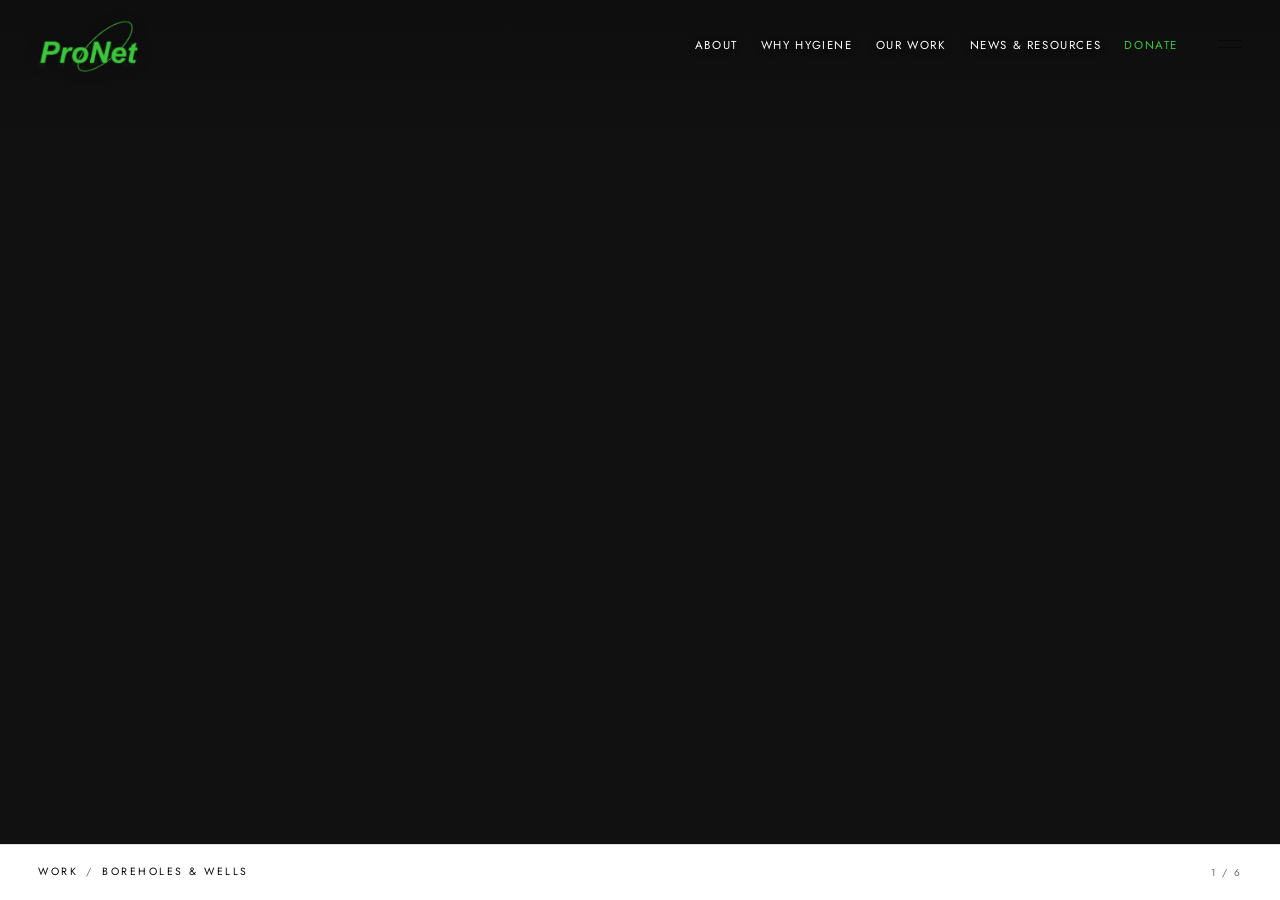
==== index.html @ 5b485e69 "Add the ProNet WASH website. Fifteen static pages built to the Capture-style design: a scroll-free s" ====
<!doctype html>
<html lang="en">
<head>
<meta charset="utf-8">
<meta name="viewport" content="width=device-width, initial-scale=1">
<title>ProNet — water, sanitation &amp; hygiene in Ghana</title>
<meta name="description" content="ProNet builds and maintains safe water, sanitation and hygiene systems with communities in Ghana.">
<link rel="preconnect" href="https://fonts.googleapis.com">
<link rel="preconnect" href="https://fonts.gstatic.com" crossorigin>
<link href="https://fonts.googleapis.com/css2?family=Jost:wght@300;400;500&family=Inter:wght@300;400;500&display=swap" rel="stylesheet">
<link rel="stylesheet" href="assets/css/styles.css">
</head>
<body class="page-home">

<header class="site-header">
  <a class="logo" href="index.html" aria-label="ProNet — home">
    <img class="brand-logo" src="assets/img/pronet-logo.png" alt="ProNet" width="967" height="507">
  </a>

  <nav class="header-nav" aria-label="Primary">
    <a href="about.html">about</a>
    <a href="why-hygiene.html">why hygiene</a>
    <a href="work.html">our work</a>
    <a href="faqs.html">news &amp; resources</a>
    <a href="donate.html">donate</a>
  </nav>

  <button class="menu-toggle" data-drawer-toggle aria-expanded="false" aria-controls="drawer" aria-label="Open menu">
    <span></span><span></span>
  </button>
</header>

<div class="drawer" id="drawer" data-drawer data-open="false" aria-hidden="true" aria-label="Site menu">
  <div class="drawer-top">
    <span class="label">menu</span>
    <button class="drawer-close" data-drawer-close>close</button>
  </div>
  <nav aria-label="Primary">
    <div>
      <a class="drawer-primary" href="work.html">our work</a>
      <div class="drawer-sub">
        <a href="boreholes.html">boreholes &amp; wells</a>
        <a href="mechanisation.html">mechanisation &amp; piped systems</a>
        <a href="sanitation.html">sanitation &amp; latrines</a>
        <a href="hygiene-education.html">hygiene education</a>
        <a href="school-wash.html">WASH in schools</a>
        <a href="training.html">community training</a>
        <a href="assessments.html">assessments &amp; surveys</a>
        <a href="maintenance.html">operations &amp; maintenance</a>
      </div>
    </div>
    <a class="drawer-primary" href="why-hygiene.html">why hygiene</a>
    <a class="drawer-primary" href="about.html">about</a>
    <a class="drawer-primary" href="faqs.html">news &amp; resources</a>
    <a class="drawer-primary" href="contact.html">contact</a>
    <div class="drawer-minor">
      <a href="donate.html">donate &amp; partner</a>
    </div>
  </nav>
  <div class="drawer-foot">
    <span>Accra, Ghana</span>
    <a href="mailto:info@pronet.org">info@pronet.org</a>
  </div>
</div>

<main>

  <section class="showcase" data-showcase aria-roledescription="carousel" aria-label="Our work in the field">

    <figure class="slide is-active" style="--img:url('https://picsum.photos/seed/borehole-1/1800/1200')" aria-hidden="false">
      <div class="slide-media"></div>
      <a class="slide-hit" href="boreholes.html"><span class="sr-only">Boreholes and wells</span></a>
      <figcaption class="slide-caption">
        <span class="cap-path"><span class="cap-kicker">work</span><span class="cap-sep">/</span><span class="cap-name">boreholes &amp; wells</span></span>
        <span class="cap-meta"><span data-slide-count>1</span> / 6</span>
      </figcaption>
    </figure>

    <figure class="slide" style="--img:url('https://picsum.photos/seed/mechanised-1/1800/1200')" aria-hidden="true">
      <div class="slide-media"></div>
      <a class="slide-hit" href="mechanisation.html"><span class="sr-only">Mechanisation and piped systems</span></a>
      <figcaption class="slide-caption">
        <span class="cap-path"><span class="cap-kicker">work</span><span class="cap-sep">/</span><span class="cap-name">mechanisation &amp; piped systems</span></span>
        <span class="cap-meta"><span data-slide-count>1</span> / 6</span>
      </figcaption>
    </figure>

    <figure class="slide" style="--img:url('https://picsum.photos/seed/sanitation-1/1800/1200')" aria-hidden="true">
      <div class="slide-media"></div>
      <a class="slide-hit" href="sanitation.html"><span class="sr-only">Sanitation and latrines</span></a>
      <figcaption class="slide-caption">
        <span class="cap-path"><span class="cap-kicker">work</span><span class="cap-sep">/</span><span class="cap-name">sanitation &amp; latrines</span></span>
        <span class="cap-meta"><span data-slide-count>1</span> / 6</span>
      </figcaption>
    </figure>

    <figure class="slide" style="--img:url('https://picsum.photos/seed/hygiene-1/1800/1200')" aria-hidden="true">
      <div class="slide-media"></div>
      <a class="slide-hit" href="hygiene-education.html"><span class="sr-only">Hygiene education</span></a>
      <figcaption class="slide-caption">
        <span class="cap-path"><span class="cap-kicker">work</span><span class="cap-sep">/</span><span class="cap-name">hygiene education</span></span>
        <span class="cap-meta"><span data-slide-count>1</span> / 6</span>
      </figcaption>
    </figure>

    <figure class="slide" style="--img:url('https://picsum.photos/seed/school-1/1800/1200')" aria-hidden="true">
      <div class="slide-media"></div>
      <a class="slide-hit" href="school-wash.html"><span class="sr-only">WASH in schools</span></a>
      <figcaption class="slide-caption">
        <span class="cap-path"><span class="cap-kicker">work</span><span class="cap-sep">/</span><span class="cap-name">WASH in schools</span></span>
        <span class="cap-meta"><span data-slide-count>1</span> / 6</span>
      </figcaption>
    </figure>

    <figure class="slide" style="--img:url('https://picsum.photos/seed/training-1/1800/1200')" aria-hidden="true">
      <div class="slide-media"></div>
      <a class="slide-hit" href="training.html"><span class="sr-only">Community training</span></a>
      <figcaption class="slide-caption">
        <span class="cap-path"><span class="cap-kicker">work</span><span class="cap-sep">/</span><span class="cap-name">community training</span></span>
        <span class="cap-meta"><span data-slide-count>1</span> / 6</span>
      </figcaption>
    </figure>

  </section>

</main>

<script src="assets/js/main.js" defer></script>
</body>
</html>
---- assets/css/styles.css ----
/* =========================================================
   CAPTURE — captureghana.com clone
   Rebuilt from the live Squarespace template:
   full-bleed slideshow + caption strip, right slide-out nav,
   Futura-style light display type, tiny letterspaced labels.
   ========================================================= */

:root {
  --ink: #090707;
  --paper: #ffffff;
  --paper-warm: #faf8f6;
  --muted: #6f6a66;
  --rule: rgba(9, 7, 7, 0.13);
  --brand-green: #3cc63c; /* sampled from the ProNet logo */
  --cap-h: clamp(44px, 4.6vw, 56px);

  --display: "Jost", "Futura", "Century Gothic", "Trebuchet MS", sans-serif;
  --body: "Inter", "Helvetica Neue", Arial, sans-serif;

  --pad: clamp(18px, 3vw, 44px);
  --ease: cubic-bezier(0.22, 0.61, 0.36, 1);
}

*, *::before, *::after { box-sizing: border-box; }

html { -webkit-text-size-adjust: 100%; scroll-behavior: smooth; }

body {
  margin: 0;
  background: var(--paper);
  color: var(--ink);
  font-family: var(--body);
  font-size: 14px;
  line-height: 1.8;
  letter-spacing: 0.5px;
  -webkit-font-smoothing: antialiased;
}

/* home is the slideshow and nothing else — no scrolling */
body.page-home {
  height: 100svh;
  overflow: hidden;
}

img { display: block; max-width: 100%; }
a { color: inherit; text-decoration: none; }
button { font: inherit; color: inherit; background: none; border: 0; cursor: pointer; }

p { margin: 0 0 1.4em; }
p:last-child { margin-bottom: 0; }

.sr-only {
  position: absolute; width: 1px; height: 1px; padding: 0; margin: -1px;
  overflow: hidden; clip: rect(0 0 0 0); white-space: nowrap; border: 0;
}

/* ---------- type ---------- */

.crumb,
.label,
.btn,
.drawer-primary,
.drawer-sub,
.footer-line,
.cap-path {
  font-family: var(--display);
  text-transform: uppercase;
  letter-spacing: 0.24em;
  font-size: 10.5px;
}

.crumb { font-size: 11px; letter-spacing: 0.22em; margin: 0; color: var(--ink); }
.crumb .slash { color: var(--muted); padding: 0 8px; }

h1, h2, h3 {
  font-family: var(--display);
  font-weight: 400;
  line-height: 1.1;
  letter-spacing: -0.01em;
  margin: 0 0 0.5em;
}

h1.display { font-size: clamp(26px, 3.4vw, 42px); }
h2 { font-size: clamp(20px, 2.2vw, 28px); }
h3 { font-size: clamp(17px, 1.8vw, 21px); }

::selection { background: var(--ink); color: var(--paper); }

/* ---------- header ---------- */

.site-header {
  position: absolute;
  inset: 0 0 auto 0;
  z-index: 30;
  display: flex;
  align-items: flex-start;
  justify-content: space-between;
  padding: clamp(12px, 1.6vw, 20px) var(--pad);
  color: var(--ink);
}

.page-inner .site-header { position: relative; }

.logo { display: block; }

.brand { display: inline-flex; align-items: center; gap: 10px; }
.brand-mark { display: block; width: clamp(26px, 2.6vw, 34px); flex: none; }
.brand-mark svg { display: block; width: 100%; height: auto; }
.brand-text { display: grid; gap: 3px; }
.brand-name {
  font-family: var(--display);
  font-size: clamp(17px, 1.8vw, 23px);
  letter-spacing: 0.28em;
  text-transform: uppercase;
  line-height: 1;
  padding-left: 0.06em;
}
.brand-tag {
  font-family: var(--display);
  font-size: 8px;
  letter-spacing: 0.24em;
  text-transform: uppercase;
  opacity: 0.66;
  padding-left: 0.18em;
}

.logo img {
  width: auto;
  height: clamp(58px, 7vw, 90px);
}

.logo .brand-logo {
  display: block;
  width: auto;
  height: clamp(34px, 4.2vw, 52px);
}

/* the logo is transparent, so the home header floats over the photo */
.page-home .site-header::before {
  content: "";
  position: absolute;
  inset: 0 0 -60px 0;
  background: linear-gradient(180deg, rgba(10, 8, 8, 0.34), rgba(10, 8, 8, 0));
  pointer-events: none;
  z-index: -1;
}

.page-home .brand-logo { filter: drop-shadow(0 1px 8px rgba(0, 0, 0, 0.4)); }

/* right-hand wording (nav) */
.header-nav { display: none; }

@media (min-width: 840px) {
  .header-nav {
    display: flex;
    align-items: center;
    gap: clamp(14px, 1.8vw, 30px);
    margin-left: auto;
    margin-right: clamp(12px, 2vw, 32px);
    align-self: center;
  }
  .header-nav a {
    font-family: var(--display);
    font-size: 11.5px;
    letter-spacing: 0.14em;
    text-transform: uppercase;
    line-height: 1;
    white-space: nowrap;
  }
  .header-nav a:hover { opacity: 0.62; }
  .header-nav a[aria-current="page"] { border-bottom: 1px solid currentColor; padding-bottom: 4px; }
  .header-nav a[href="donate.html"] { color: var(--brand-green); }
  .page-home .header-nav a[href="donate.html"] { color: var(--brand-green); text-shadow: none; }
  .page-home .header-nav a { color: var(--paper); text-shadow: 0 1px 10px rgba(0, 0, 0, 0.45); }
}

.menu-toggle {
  display: inline-flex;
  flex-direction: column;
  gap: 6px;
  padding: 14px 0 14px 14px;
  margin-top: 6px;
}
.menu-toggle span { display: block; width: 24px; height: 1px; background: currentColor; }

/* ---------- right slide-out nav ---------- */

.drawer {
  position: fixed;
  inset: 0 0 0 auto;
  width: min(460px, 100%);
  z-index: 60;
  background: var(--paper);
  border-left: 1px solid var(--rule);
  padding: clamp(20px, 3vw, 40px);
  display: flex;
  flex-direction: column;
  gap: 26px;
  transform: translateX(101%);
  transition: transform 0.55s var(--ease);
  overflow-y: auto;
}

.drawer[data-open="true"] { transform: translateX(0); }
body.drawer-open { overflow: hidden; }

.drawer-top {
  display: flex;
  justify-content: space-between;
  align-items: center;
  color: var(--muted);
}
.drawer-top .label { color: var(--muted); }
.drawer-close { font-family: var(--display); font-size: 10.5px; letter-spacing: 0.24em; text-transform: uppercase; }

.drawer nav { display: grid; gap: 22px; }

.drawer-primary {
  display: block;
  font-size: 20px;
  letter-spacing: 1px;
  text-transform: lowercase;
  line-height: 1.4;
  font-weight: 400;
}
.drawer-primary[aria-current="page"] { color: var(--muted); }

.drawer-sub {
  display: grid;
  gap: 4px;
  margin-top: 8px;
  font-size: 12.75px;
  letter-spacing: 1px;
  text-transform: lowercase;
  color: var(--muted);
  padding-left: 2px;
}
.drawer-sub a:hover,
.drawer-primary:hover { color: var(--ink); }

.drawer-minor {
  display: grid;
  gap: 8px;
  font-family: var(--display);
  font-size: 12.75px;
  letter-spacing: 1px;
  text-transform: lowercase;
  color: var(--muted);
  border-top: 1px solid var(--rule);
  padding-top: 22px;
}

.drawer-foot {
  margin-top: auto;
  display: flex;
  gap: 20px;
  font-family: var(--display);
  font-size: 10.5px;
  letter-spacing: 0.22em;
  text-transform: uppercase;
  color: var(--muted);
}
.drawer-foot a:hover { color: var(--ink); }
.drawer a[href="donate.html"] { color: var(--brand-green); }

/* ---------- homepage showcase ---------- */

.showcase {
  position: relative;
  height: 100svh;
  min-height: 480px;
  background: #111;
  overflow: hidden;
}

.slide {
  position: absolute;
  inset: 0;
  margin: 0;
  opacity: 0;
  transition: opacity 1.2s var(--ease);
  pointer-events: none;
}
.slide.is-active { opacity: 1; pointer-events: auto; }

.slide-media {
  position: absolute;
  inset: 0;
  background-image: var(--img);
  background-size: cover;
  background-position: center;
  transform: scale(1.03);
  transition: transform 8s linear;
}
.slide.is-active .slide-media { transform: scale(1); }

.slide-hit { position: absolute; inset: 0; }

.slide-caption {
  position: absolute;
  left: 0; right: 0; bottom: 0;
  height: var(--cap-h);
  display: flex;
  align-items: center;
  justify-content: space-between;
  gap: 16px;
  padding: 0 var(--pad);
  background: var(--paper);
  border-top: 1px solid var(--rule);
  color: var(--ink);
}

.cap-path { display: inline-flex; align-items: baseline; }
.cap-kicker { color: var(--ink); }
.cap-sep { color: var(--muted); padding: 0 8px; }
.cap-name { color: var(--ink); }

.cap-meta { color: var(--muted); font-family: var(--display); font-size: 10px; letter-spacing: 0.18em; }

/* ---------- inner page head ---------- */

.page-head {
  padding: clamp(16px, 2vw, 26px) var(--pad) clamp(14px, 1.8vw, 22px);
  border-bottom: 1px solid var(--rule);
  display: flex;
  flex-wrap: wrap;
  align-items: baseline;
  justify-content: space-between;
  gap: 8px 20px;
}
.page-head .count { margin: 0; color: var(--muted); font-family: var(--display); font-size: 10.5px; letter-spacing: 0.2em; text-transform: uppercase; }

/* ---------- gallery grid ---------- */

.grid {
  display: grid;
  grid-template-columns: repeat(2, 1fr);
  gap: 2px;
  background: var(--rule);
}
@media (min-width: 900px) { .grid { grid-template-columns: repeat(3, 1fr); } }

.tile {
  position: relative;
  display: block;
  aspect-ratio: 1 / 1;
  overflow: hidden;
  background: #f0ece8;
  cursor: zoom-in;
}
.tile img {
  width: 100%; height: 100%;
  object-fit: cover;
  transition: transform 1.1s var(--ease), opacity 0.4s var(--ease);
}
.tile:hover img { transform: scale(1.04); opacity: 0.92; }

.tile-plus {
  position: absolute;
  right: 12px; bottom: 10px;
  color: #fff;
  font-family: var(--display);
  font-size: 20px;
  line-height: 1;
  font-weight: 300;
  opacity: 0;
  transition: opacity 0.3s var(--ease);
  text-shadow: 0 1px 10px rgba(0, 0, 0, 0.5);
}
.tile:hover .tile-plus { opacity: 1; }

/* ---------- prose pages (about / contact / faq / bookings) ---------- */

.prose {
  max-width: 760px;
  margin: 0 auto;
  padding: clamp(36px, 5vw, 72px) var(--pad) clamp(56px, 7vw, 96px);
}

.prose h1 { margin-bottom: 0.7em; }
.prose .lede {
  font-family: var(--display);
  font-size: clamp(17px, 1.7vw, 21px);
  line-height: 1.6;
  font-weight: 300;
  margin-bottom: 1.6em;
}
.prose h2 { margin-top: 2em; }
.prose .rule { border: 0; border-top: 1px solid var(--rule); margin: clamp(32px, 4vw, 52px) 0; }

.prose a:not(.btn) { border-bottom: 1px solid var(--rule); }
.prose a:not(.btn):hover { border-bottom-color: var(--ink); }

.person { margin: 0 0 clamp(34px, 4vw, 54px); }
.person .name {
  font-family: var(--display);
  font-size: clamp(20px, 2.2vw, 26px);
  line-height: 1.2;
  margin: 0 0 4px;
}
.person .role {
  font-family: var(--display);
  font-size: 10.5px;
  letter-spacing: 0.22em;
  text-transform: uppercase;
  color: var(--muted);
  margin: 0 0 16px;
}

/* faq */
.faq-group { margin-bottom: clamp(30px, 4vw, 48px); }
.faq-group > h2 { margin-bottom: 6px; }
details {
  border-bottom: 1px solid var(--rule);
  padding: 14px 0;
}
details summary {
  cursor: pointer;
  list-style: none;
  font-family: var(--display);
  font-size: clamp(15px, 1.5vw, 17px);
  line-height: 1.5;
  padding-right: 26px;
  position: relative;
}
details summary::-webkit-details-marker { display: none; }
details summary::after {
  content: "+";
  position: absolute;
  right: 0; top: 0;
  color: var(--muted);
  font-size: 17px;
}
details[open] summary::after { content: "–"; }
details .answer { padding-top: 12px; color: #2c2926; font-size: 13.5px; }

/* ---------- contact page ---------- */

.contact-grid {
  display: grid;
  grid-template-columns: 1fr;
  gap: clamp(26px, 3vw, 44px);
  margin-top: clamp(20px, 3vw, 34px);
}
@media (min-width: 760px) { .contact-grid { grid-template-columns: 1fr 1fr; } }

.contact-block h2 {
  font-size: 10.5px;
  letter-spacing: 0.24em;
  text-transform: uppercase;
  color: var(--muted);
  margin-bottom: 10px;
}
.contact-block p { margin: 0 0 6px; }
.contact-block .big {
  font-family: var(--display);
  font-size: clamp(18px, 2vw, 23px);
  line-height: 1.45;
  font-weight: 300;
}

/* ---------- bookings form ---------- */

form.bookings { margin-top: 26px; display: grid; gap: 18px; }
.field-row { display: grid; gap: 18px; }
@media (min-width: 700px) {
  .field-row.two { grid-template-columns: 1fr 1fr; }
  .field-row.name { grid-template-columns: 1fr 1fr; }
}
.field { display: grid; gap: 6px; }
.field label {
  font-family: var(--display);
  font-size: 10.5px;
  letter-spacing: 0.2em;
  text-transform: uppercase;
  color: var(--muted);
}
.field input,
.field select,
.field textarea {
  font-family: var(--body);
  font-size: 14px;
  color: var(--ink);
  background: var(--paper-warm);
  border: 1px solid var(--rule);
  border-radius: 0;
  padding: 12px 13px;
  letter-spacing: 0.3px;
  width: 100%;
  appearance: none;
}
.field textarea { min-height: 130px; resize: vertical; }
.field input:focus,
.field select:focus,
.field textarea:focus { outline: 1px solid var(--ink); outline-offset: -1px; }
.field .hint { font-size: 11.5px; color: var(--muted); letter-spacing: 0.2px; }

.form-note {
  font-size: 12px;
  color: var(--muted);
  border-left: 2px solid var(--rule);
  padding-left: 14px;
  display: none;
}
.form-note[data-show="true"] { display: block; }

/* ---------- buttons ---------- */

.btn {
  display: inline-flex;
  align-items: center;
  justify-content: center;
  padding: 15px 30px;
  background: var(--ink);
  color: var(--paper);
  border: 1px solid var(--ink);
  transition: background 0.3s var(--ease), color 0.3s var(--ease);
  justify-self: start;
  line-height: 1;
}
.btn:hover { background: var(--paper); color: var(--ink); }

/* ---------- film listing ---------- */

.film-grid {
  display: grid;
  grid-template-columns: 1fr;
  gap: clamp(28px, 3.6vw, 48px);
  padding: clamp(28px, 4vw, 48px) var(--pad) clamp(56px, 7vw, 90px);
  max-width: 1240px;
  margin: 0 auto;
}
@media (min-width: 760px) { .film-grid { grid-template-columns: 1fr 1fr; } }

.film-item { margin: 0; }
.film-item .frame { position: relative; overflow: hidden; background: #eee; }
.film-item img { width: 100%; aspect-ratio: 16 / 9; object-fit: cover; }
.film-item .play {
  position: absolute;
  inset: 0;
  display: grid;
  place-items: center;
  color: #fff;
  font-family: var(--display);
  font-size: 26px;
  font-weight: 300;
  background: rgba(9, 7, 7, 0.16);
}
.film-item figcaption { padding-top: 12px; }
.film-item .film-title { font-family: var(--display); font-size: 15px; letter-spacing: 0.02em; margin: 0 0 6px; }

/* ---------- footer ---------- */

.site-footer {
  border-top: 1px solid var(--rule);
  padding: clamp(26px, 3vw, 40px) var(--pad);
  display: flex;
  flex-wrap: wrap;
  gap: 10px 28px;
  justify-content: space-between;
  color: var(--muted);
}
.footer-line { font-size: 10px; letter-spacing: 0.2em; margin: 0; }
.footer-line a:hover { color: var(--ink); }

/* ---------- lightbox ---------- */

.lightbox {
  position: fixed;
  inset: 0;
  z-index: 80;
  background: rgba(255, 255, 255, 0.98);
  display: none;
  flex-direction: column;
  align-items: center;
  justify-content: center;
  padding: clamp(14px, 3vw, 48px);
}
.lightbox[data-open="true"] { display: flex; }
.lightbox img { max-width: 100%; max-height: 84vh; object-fit: contain; }
.lightbox-close {
  position: absolute;
  top: 18px; right: var(--pad);
  font-family: var(--display);
  font-size: 10.5px;
  letter-spacing: 0.24em;
  text-transform: uppercase;
  color: var(--ink);
}
.lightbox-nav {
  display: flex;
  gap: 26px;
  margin-top: 16px;
  font-family: var(--display);
  font-size: 10.5px;
  letter-spacing: 0.24em;
  text-transform: uppercase;
  color: var(--muted);
}
.lightbox-nav button:hover { color: var(--ink); }

/* ---------- content sections (WASH programme) ---------- */

.section { padding: clamp(44px, 6vw, 84px) var(--pad); }

.section-inner { max-width: 1240px; margin: 0 auto; }

.eyebrow {
  font-family: var(--display);
  font-size: 10.5px;
  letter-spacing: 0.24em;
  text-transform: uppercase;
  color: var(--muted);
  margin: 0 0 16px;
}

.statement {
  font-family: var(--display);
  font-size: clamp(23px, 3.2vw, 40px);
  line-height: 1.22;
  font-weight: 400;
  letter-spacing: -0.012em;
  max-width: 24ch;
  margin: 0;
}

.section-split {
  display: grid;
  gap: clamp(26px, 4vw, 60px);
  grid-template-columns: 1fr;
}
@media (min-width: 860px) {
  .section-split { grid-template-columns: 1fr 1fr; align-items: start; }
  .section-split .statement { max-width: 22ch; }
}

.lede-p { max-width: 54ch; color: #2c2926; }

.stats {
  display: grid;
  grid-template-columns: repeat(2, 1fr);
  gap: 1px;
  background: var(--rule);
  border-top: 1px solid var(--rule);
  border-bottom: 1px solid var(--rule);
}
@media (min-width: 760px) { .stats { grid-template-columns: repeat(4, 1fr); } }

.stat { background: var(--paper); padding: clamp(20px, 3vw, 32px) clamp(14px, 2vw, 22px); }
.stat-value {
  font-family: var(--display);
  font-size: clamp(28px, 3.4vw, 44px);
  font-weight: 400;
  line-height: 1;
  display: block;
  margin-bottom: 8px;
}
.stat-label {
  font-family: var(--display);
  font-size: 10px;
  letter-spacing: 0.2em;
  text-transform: uppercase;
  color: var(--muted);
  line-height: 1.7;
}

.work-list { display: grid; border-top: 1px solid var(--rule); }
.work-list:hover .work-row { opacity: 0.58; }
.work-list .work-row:hover { opacity: 1; }

.work-row {
  display: grid;
  grid-template-columns: 32px 1fr auto;
  gap: 4px 16px;
  align-items: baseline;
  padding: clamp(14px, 2vw, 20px) 0;
  border-bottom: 1px solid var(--rule);
  transition: opacity 0.3s var(--ease);
}
@media (min-width: 760px) { .work-row { grid-template-columns: 50px 1fr 1fr auto; } }
.work-row .num { font-family: var(--display); font-size: 10.5px; letter-spacing: 0.18em; color: var(--muted); }
.work-row .name { font-family: var(--display); font-size: clamp(17px, 2vw, 24px); line-height: 1.2; }
.work-row .desc { display: none; color: var(--muted); font-size: 12.5px; }
@media (min-width: 760px) { .work-row .desc { display: block; } }
.work-row .go { font-family: var(--display); font-size: 10px; letter-spacing: 0.2em; text-transform: uppercase; color: var(--muted); }

.depts {
  display: grid;
  gap: 1px;
  background: var(--rule);
  border: 1px solid var(--rule);
  grid-template-columns: 1fr;
}
@media (min-width: 860px) { .depts { grid-template-columns: repeat(3, 1fr); } }
.dept { background: var(--paper); padding: clamp(22px, 3vw, 34px); }
.dept h3 { font-size: clamp(17px, 1.8vw, 21px); margin-bottom: 10px; }
.dept p { color: var(--muted); font-size: 13px; margin: 0; }
.dept .which { font-family: var(--display); font-size: 10px; letter-spacing: 0.2em; text-transform: uppercase; color: var(--muted); display: block; margin-bottom: 14px; }

.band { display: grid; grid-template-columns: 1fr; background: var(--paper-warm); }
@media (min-width: 860px) { .band { grid-template-columns: 1fr 1fr; } }
.band-media { min-height: 42vh; background: #e8e4df; }
.band-media img { width: 100%; height: 100%; object-fit: cover; min-height: 42vh; }
.band-body {
  padding: clamp(32px, 5vw, 72px) var(--pad);
  display: flex;
  flex-direction: column;
  gap: 18px;
  justify-content: center;
}
.band-body h2 { max-width: 20ch; }

.donate-cta { display: flex; flex-wrap: wrap; gap: 16px 26px; align-items: center; }

@media (prefers-reduced-motion: reduce) {
  html { scroll-behavior: auto; }
  .slide, .slide-media, .tile img { transition: none; }
  .slide-media { transform: none; }
}
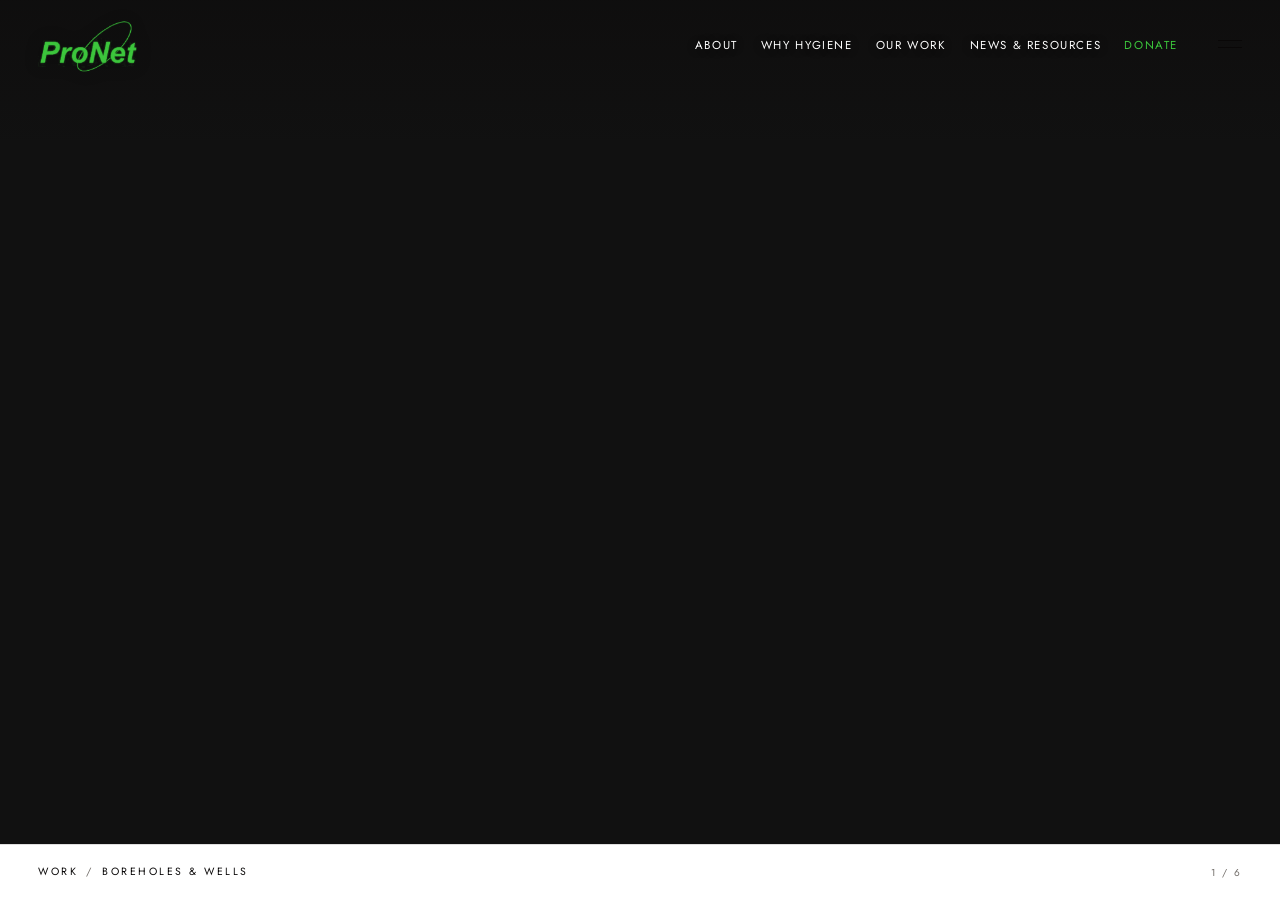
==== commit b927c3e0: "Downsize the logo to the size it is displayed at The header renders the mark at 34–52px tall but eve" ====
--- a/index.html
+++ b/index.html
@@ -14,7 +14,7 @@
 
 <header class="site-header">
   <a class="logo" href="index.html" aria-label="ProNet — home">
-    <img class="brand-logo" src="assets/img/pronet-logo.png" alt="ProNet" width="967" height="507">
+    <img class="brand-logo" src="assets/img/pronet-logo.png" alt="ProNet" width="320" height="168">
   </a>
 
   <nav class="header-nav" aria-label="Primary">
@@ -67,7 +67,7 @@
 
   <section class="showcase" data-showcase aria-roledescription="carousel" aria-label="Our work in the field">
 
-    <figure class="slide is-active" style="--img:url('https://picsum.photos/seed/borehole-1/1800/1200')" aria-hidden="false">
+    <figure class="slide is-active" style="--img:url('assets/img/work/boreholes/01-1200.webp');--img-sm:url('assets/img/work/boreholes/01-640.webp')" aria-hidden="false">
       <div class="slide-media"></div>
       <a class="slide-hit" href="boreholes.html"><span class="sr-only">Boreholes and wells</span></a>
       <figcaption class="slide-caption">
@@ -76,7 +76,7 @@
       </figcaption>
     </figure>
 
-    <figure class="slide" style="--img:url('https://picsum.photos/seed/mechanised-1/1800/1200')" aria-hidden="true">
+    <figure class="slide" style="--img:url('assets/img/work/mechanisation/02-1200.webp');--img-sm:url('assets/img/work/mechanisation/02-640.webp')" aria-hidden="true">
       <div class="slide-media"></div>
       <a class="slide-hit" href="mechanisation.html"><span class="sr-only">Mechanisation and piped systems</span></a>
       <figcaption class="slide-caption">
@@ -85,7 +85,7 @@
       </figcaption>
     </figure>
 
-    <figure class="slide" style="--img:url('https://picsum.photos/seed/sanitation-1/1800/1200')" aria-hidden="true">
+    <figure class="slide" style="--img:url('assets/img/work/sanitation/01-1200.webp');--img-sm:url('assets/img/work/sanitation/01-640.webp')" aria-hidden="true">
       <div class="slide-media"></div>
       <a class="slide-hit" href="sanitation.html"><span class="sr-only">Sanitation and latrines</span></a>
       <figcaption class="slide-caption">
@@ -94,7 +94,7 @@
       </figcaption>
     </figure>
 
-    <figure class="slide" style="--img:url('https://picsum.photos/seed/hygiene-1/1800/1200')" aria-hidden="true">
+    <figure class="slide" style="--img:url('assets/img/work/hygiene-education/01-1200.webp');--img-sm:url('assets/img/work/hygiene-education/01-640.webp')" aria-hidden="true">
       <div class="slide-media"></div>
       <a class="slide-hit" href="hygiene-education.html"><span class="sr-only">Hygiene education</span></a>
       <figcaption class="slide-caption">
@@ -103,7 +103,7 @@
       </figcaption>
     </figure>
 
-    <figure class="slide" style="--img:url('https://picsum.photos/seed/school-1/1800/1200')" aria-hidden="true">
+    <figure class="slide" style="--img:url('assets/img/work/school-wash/01-1200.webp');--img-sm:url('assets/img/work/school-wash/01-640.webp')" aria-hidden="true">
       <div class="slide-media"></div>
       <a class="slide-hit" href="school-wash.html"><span class="sr-only">WASH in schools</span></a>
       <figcaption class="slide-caption">
@@ -112,7 +112,7 @@
       </figcaption>
     </figure>
 
-    <figure class="slide" style="--img:url('https://picsum.photos/seed/training-1/1800/1200')" aria-hidden="true">
+    <figure class="slide" style="--img:url('assets/img/work/training/01-1200.webp');--img-sm:url('assets/img/work/training/01-640.webp')" aria-hidden="true">
       <div class="slide-media"></div>
       <a class="slide-hit" href="training.html"><span class="sr-only">Community training</span></a>
       <figcaption class="slide-caption">
@@ -121,6 +121,14 @@
       </figcaption>
     </figure>
 
+    <button class="slide-nav prev" type="button" data-slide-prev aria-label="Previous slide">
+      <svg viewBox="0 0 24 24" aria-hidden="true" focusable="false"><path d="M14.5 5 8 12l6.5 7" fill="none" stroke="currentColor" stroke-width="1.5" stroke-linecap="round" stroke-linejoin="round"/></svg>
+    </button>
+
+    <button class="slide-nav next" type="button" data-slide-next aria-label="Next slide">
+      <svg viewBox="0 0 24 24" aria-hidden="true" focusable="false"><path d="M9.5 5 16 12l-6.5 7" fill="none" stroke="currentColor" stroke-width="1.5" stroke-linecap="round" stroke-linejoin="round"/></svg>
+    </button>
+
   </section>
 
 </main>
--- a/assets/css/styles.css
+++ b/assets/css/styles.css
@@ -292,6 +292,11 @@
   transform: scale(1.03);
   transition: transform 8s linear;
 }
+
+/* phones take the 800px cut of the same photograph, not the desktop one */
+@media (max-width: 760px) {
+  .slide-media { background-image: var(--img-sm, var(--img)); }
+}
 .slide.is-active .slide-media { transform: scale(1); }
 
 .slide-hit { position: absolute; inset: 0; }
@@ -316,6 +321,90 @@
 .cap-name { color: var(--ink); }
 
 .cap-meta { color: var(--muted); font-family: var(--display); font-size: 10px; letter-spacing: 0.18em; }
+
+/* ---------- slideshow arrows ----------
+   Present and clickable from the start, invisible until the pointer is on that
+   particular disc or focus lands on it: each one pops out alone, Apple style, as
+   a rounded frosted-glass disc with no border, ring or rim of any kind.
+   `translate`/`scale` are used instead of `transform` so the centring offset and
+   the pop never fight each other, and both stay on the compositor. */
+
+.showcase .slide-nav {
+  position: absolute;
+  top: 50%;
+  z-index: 6;
+  display: grid;
+  place-items: center;
+  width: clamp(46px, 4.6vw, 58px);
+  height: clamp(46px, 4.6vw, 58px);
+  padding: 0;
+  border-radius: 50%;
+  color: #fff;
+  translate: 0 -50%;
+  scale: 0.86;
+  opacity: 0;
+  background: rgba(16, 16, 18, 0.24);
+  -webkit-backdrop-filter: blur(12px) saturate(145%);
+  backdrop-filter: blur(12px) saturate(145%);
+  border: 0;
+  box-shadow: 0 10px 26px -16px rgba(0, 0, 0, 0.55);
+  transition:
+    opacity 0.36s var(--ease),
+    translate 0.5s var(--ease),
+    scale 0.5s var(--ease),
+    background 0.3s var(--ease);
+  will-change: opacity, translate, scale;
+  -webkit-tap-highlight-color: transparent;
+}
+
+/* no glass support: keep the disc solid enough for the glyph to stay legible */
+@supports not ((backdrop-filter: blur(1px)) or (-webkit-backdrop-filter: blur(1px))) {
+  .showcase .slide-nav { background: rgba(16, 16, 18, 0.55); }
+}
+
+/* parked just outside its edge, so the reveal slides in from the screen edge */
+.showcase .slide-nav.prev { left: clamp(10px, 2vw, 26px); translate: -12px -50%; }
+.showcase .slide-nav.next { right: clamp(10px, 2vw, 26px); translate: 12px -50%; }
+
+.slide-nav svg {
+  width: 42%;
+  height: 42%;
+  overflow: visible;
+  filter: drop-shadow(0 1px 2px rgba(0, 0, 0, 0.35));
+  will-change: translate;
+}
+
+/* the edge band the pointer is in decides which disc surfaces: inside the left
+   band → left arrow, inside the right band → right arrow, the middle → neither.
+   Keyboard focus surfaces just the one being focused. main.js sets the classes. */
+.showcase.show-left .slide-nav.prev,
+.showcase.show-right .slide-nav.next,
+.showcase .slide-nav:focus-visible {
+  opacity: 1;
+  scale: 1.06;
+  translate: 0 -50%;
+  background: rgba(16, 16, 18, 0.32);
+}
+
+/* no ring of any kind: focus is shown by that disc surfacing on its own */
+.showcase .slide-nav:focus-visible { outline: none; }
+
+.showcase .slide-nav:active { scale: 0.97; }
+
+/* the glyph gives a small push toward its direction as the disc surfaces,
+   then settles back to dead centre — it never rests off-centre */
+@keyframes nav-nudge-left {
+  0% { translate: 0 0; }
+  45% { translate: -3px 0; }
+  100% { translate: 0 0; }
+}
+@keyframes nav-nudge-right {
+  0% { translate: 0 0; }
+  45% { translate: 3px 0; }
+  100% { translate: 0 0; }
+}
+.showcase.show-left .slide-nav.prev svg { animation: nav-nudge-left 0.55s var(--ease) both; }
+.showcase.show-right .slide-nav.next svg { animation: nav-nudge-right 0.55s var(--ease) both; }
 
 /* ---------- inner page head ---------- */
 
@@ -697,6 +786,25 @@
 .dept p { color: var(--muted); font-size: 13px; margin: 0; }
 .dept .which { font-family: var(--display); font-size: 10px; letter-spacing: 0.2em; text-transform: uppercase; color: var(--muted); display: block; margin-bottom: 14px; }
 
+/* ---------- people ---------- */
+.team {
+  display: grid;
+  gap: clamp(18px, 2.4vw, 28px);
+  grid-template-columns: repeat(auto-fit, minmax(150px, 1fr));
+}
+.member { margin: 0; }
+.member img {
+  width: 100%;
+  aspect-ratio: 3 / 4;
+  object-fit: cover;
+  background: #e8e4df;
+  filter: saturate(0.92);
+}
+.member figcaption { display: flex; flex-direction: column; margin-top: 12px; }
+.member strong { font-family: var(--display); font-weight: 400; font-size: 15px; line-height: 1.3; }
+.member span { margin-top: 4px; font-size: 10px; letter-spacing: 0.18em; text-transform: uppercase; color: var(--muted); }
+.member p { margin: 9px 0 0; color: var(--muted); font-size: 12.5px; line-height: 1.6; }
+
 .band { display: grid; grid-template-columns: 1fr; background: var(--paper-warm); }
 @media (min-width: 860px) { .band { grid-template-columns: 1fr 1fr; } }
 .band-media { min-height: 42vh; background: #e8e4df; }
@@ -716,4 +824,12 @@
   html { scroll-behavior: auto; }
   .slide, .slide-media, .tile img { transition: none; }
   .slide-media { transform: none; }
-}
+  .showcase .slide-nav { transition: opacity 0.2s linear; scale: 1; }
+  .showcase .slide-nav.prev,
+  .showcase .slide-nav.next,
+  .showcase.show-left .slide-nav.prev,
+  .showcase.show-right .slide-nav.next,
+  .showcase .slide-nav:focus-visible,
+  .showcase .slide-nav:active { scale: 1; translate: 0 -50%; }
+  .slide-nav svg { animation: none; }
+}
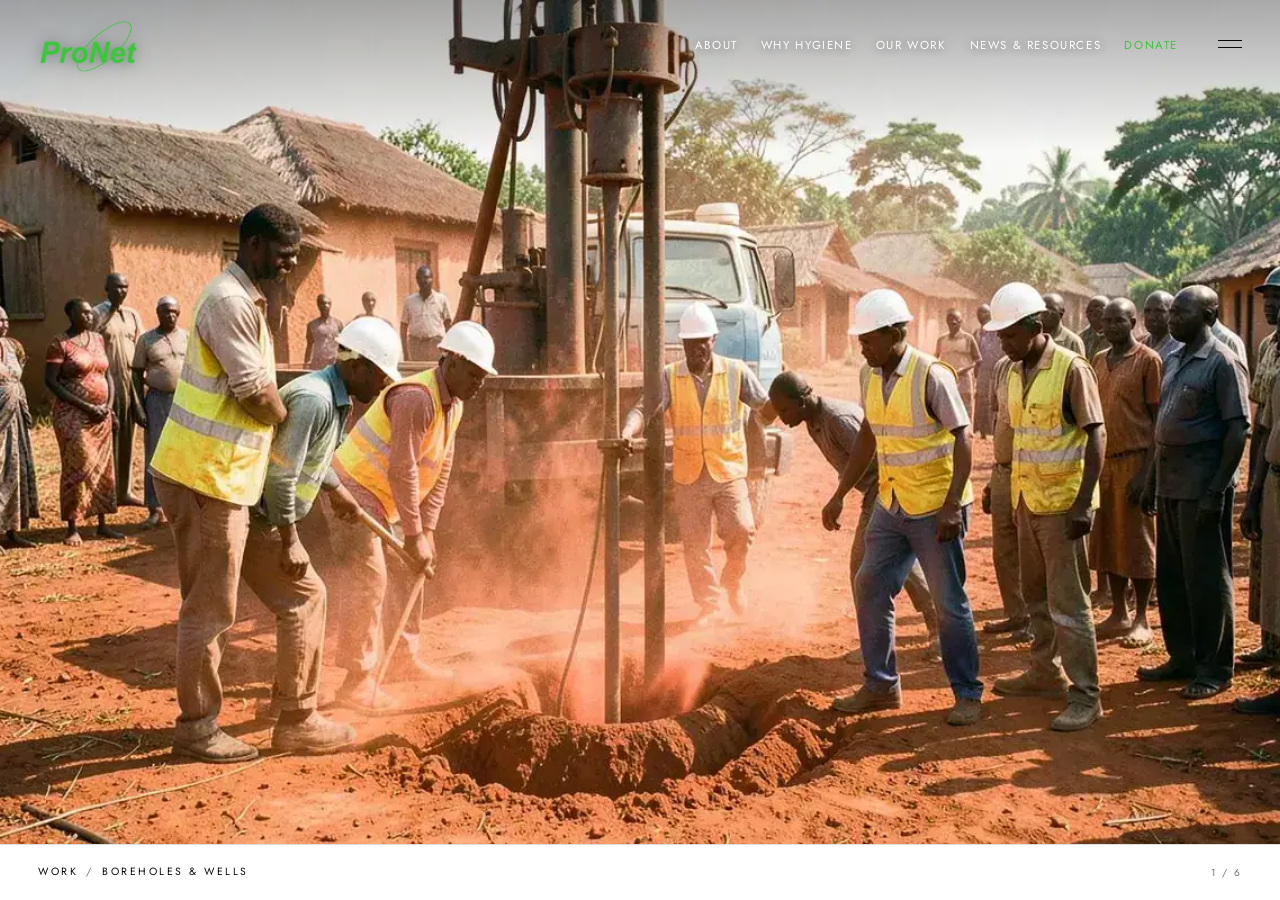
==== commit 411dad0e: "Fix hero slide loading and team portrait height The slides' image URLs were set through a CSS variab" ====
--- a/index.html
+++ b/index.html
@@ -67,8 +67,12 @@
 
   <section class="showcase" data-showcase aria-roledescription="carousel" aria-label="Our work in the field">
 
-    <figure class="slide is-active" style="--img:url('assets/img/work/boreholes/01-1200.webp');--img-sm:url('assets/img/work/boreholes/01-640.webp')" aria-hidden="false">
-      <div class="slide-media"></div>
+    <figure class="slide is-active" aria-hidden="false">
+      <div class="slide-media">
+        <img src="assets/img/work/boreholes/01-640.webp"
+             srcset="assets/img/work/boreholes/01-640.webp 640w, assets/img/work/boreholes/01-1200.webp 1200w"
+             sizes="100vw" width="1248" height="832" alt="" loading="eager" fetchpriority="high" decoding="async">
+      </div>
       <a class="slide-hit" href="boreholes.html"><span class="sr-only">Boreholes and wells</span></a>
       <figcaption class="slide-caption">
         <span class="cap-path"><span class="cap-kicker">work</span><span class="cap-sep">/</span><span class="cap-name">boreholes &amp; wells</span></span>
@@ -76,8 +80,12 @@
       </figcaption>
     </figure>
 
-    <figure class="slide" style="--img:url('assets/img/work/mechanisation/02-1200.webp');--img-sm:url('assets/img/work/mechanisation/02-640.webp')" aria-hidden="true">
-      <div class="slide-media"></div>
+    <figure class="slide" aria-hidden="true">
+      <div class="slide-media">
+        <img src="assets/img/work/mechanisation/02-640.webp"
+             srcset="assets/img/work/mechanisation/02-640.webp 640w, assets/img/work/mechanisation/02-1200.webp 1200w"
+             sizes="100vw" width="1248" height="832" alt="" loading="lazy" decoding="async">
+      </div>
       <a class="slide-hit" href="mechanisation.html"><span class="sr-only">Mechanisation and piped systems</span></a>
       <figcaption class="slide-caption">
         <span class="cap-path"><span class="cap-kicker">work</span><span class="cap-sep">/</span><span class="cap-name">mechanisation &amp; piped systems</span></span>
@@ -85,8 +93,12 @@
       </figcaption>
     </figure>
 
-    <figure class="slide" style="--img:url('assets/img/work/sanitation/01-1200.webp');--img-sm:url('assets/img/work/sanitation/01-640.webp')" aria-hidden="true">
-      <div class="slide-media"></div>
+    <figure class="slide" aria-hidden="true">
+      <div class="slide-media">
+        <img src="assets/img/work/sanitation/01-640.webp"
+             srcset="assets/img/work/sanitation/01-640.webp 640w, assets/img/work/sanitation/01-1200.webp 1200w"
+             sizes="100vw" width="1248" height="832" alt="" loading="lazy" decoding="async">
+      </div>
       <a class="slide-hit" href="sanitation.html"><span class="sr-only">Sanitation and latrines</span></a>
       <figcaption class="slide-caption">
         <span class="cap-path"><span class="cap-kicker">work</span><span class="cap-sep">/</span><span class="cap-name">sanitation &amp; latrines</span></span>
@@ -94,8 +106,12 @@
       </figcaption>
     </figure>
 
-    <figure class="slide" style="--img:url('assets/img/work/hygiene-education/01-1200.webp');--img-sm:url('assets/img/work/hygiene-education/01-640.webp')" aria-hidden="true">
-      <div class="slide-media"></div>
+    <figure class="slide" aria-hidden="true">
+      <div class="slide-media">
+        <img src="assets/img/work/hygiene-education/01-640.webp"
+             srcset="assets/img/work/hygiene-education/01-640.webp 640w, assets/img/work/hygiene-education/01-1200.webp 1200w"
+             sizes="100vw" width="1248" height="832" alt="" loading="lazy" decoding="async">
+      </div>
       <a class="slide-hit" href="hygiene-education.html"><span class="sr-only">Hygiene education</span></a>
       <figcaption class="slide-caption">
         <span class="cap-path"><span class="cap-kicker">work</span><span class="cap-sep">/</span><span class="cap-name">hygiene education</span></span>
@@ -103,8 +119,12 @@
       </figcaption>
     </figure>
 
-    <figure class="slide" style="--img:url('assets/img/work/school-wash/01-1200.webp');--img-sm:url('assets/img/work/school-wash/01-640.webp')" aria-hidden="true">
-      <div class="slide-media"></div>
+    <figure class="slide" aria-hidden="true">
+      <div class="slide-media">
+        <img src="assets/img/work/school-wash/01-640.webp"
+             srcset="assets/img/work/school-wash/01-640.webp 640w, assets/img/work/school-wash/01-1200.webp 1200w"
+             sizes="100vw" width="1248" height="832" alt="" loading="lazy" decoding="async">
+      </div>
       <a class="slide-hit" href="school-wash.html"><span class="sr-only">WASH in schools</span></a>
       <figcaption class="slide-caption">
         <span class="cap-path"><span class="cap-kicker">work</span><span class="cap-sep">/</span><span class="cap-name">WASH in schools</span></span>
@@ -112,8 +132,12 @@
       </figcaption>
     </figure>
 
-    <figure class="slide" style="--img:url('assets/img/work/training/01-1200.webp');--img-sm:url('assets/img/work/training/01-640.webp')" aria-hidden="true">
-      <div class="slide-media"></div>
+    <figure class="slide" aria-hidden="true">
+      <div class="slide-media">
+        <img src="assets/img/work/training/01-640.webp"
+             srcset="assets/img/work/training/01-640.webp 640w, assets/img/work/training/01-1200.webp 1200w"
+             sizes="100vw" width="1248" height="832" alt="" loading="lazy" decoding="async">
+      </div>
       <a class="slide-hit" href="training.html"><span class="sr-only">Community training</span></a>
       <figcaption class="slide-caption">
         <span class="cap-path"><span class="cap-kicker">work</span><span class="cap-sep">/</span><span class="cap-name">community training</span></span>
--- a/assets/css/styles.css
+++ b/assets/css/styles.css
@@ -286,16 +286,16 @@
 .slide-media {
   position: absolute;
   inset: 0;
-  background-image: var(--img);
-  background-size: cover;
-  background-position: center;
+  background: #111;
+  overflow: hidden;
   transform: scale(1.03);
   transition: transform 8s linear;
 }
-
-/* phones take the 800px cut of the same photograph, not the desktop one */
-@media (max-width: 760px) {
-  .slide-media { background-image: var(--img-sm, var(--img)); }
+.slide-media img {
+  display: block;
+  width: 100%;
+  height: 100%;
+  object-fit: cover;
 }
 .slide.is-active .slide-media { transform: scale(1); }
 
@@ -795,6 +795,7 @@
 .member { margin: 0; }
 .member img {
   width: 100%;
+  height: auto;
   aspect-ratio: 3 / 4;
   object-fit: cover;
   background: #e8e4df;
